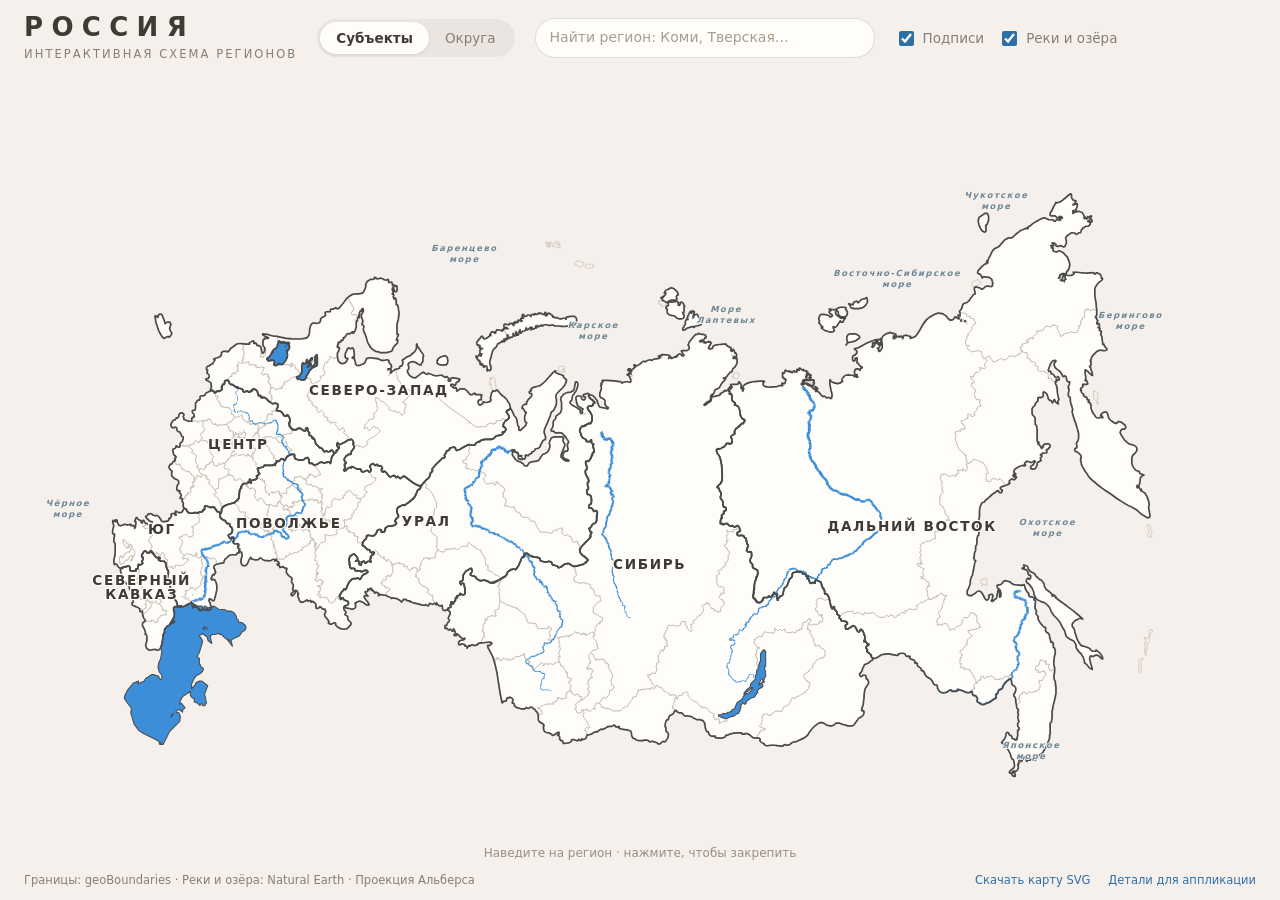
==== index.html @ 58fac169 "Карта России: схема, шаблоны для аппликации и интерактивная страница" ====
<!DOCTYPE html>
<html lang="ru">
<head>
<meta charset="utf-8">
<meta name="viewport" content="width=device-width, initial-scale=1, viewport-fit=cover">
<title>Россия — интерактивная карта регионов</title>
<meta name="description" content="Интерактивная схема России: 8 крупных регионов и 83 субъекта федерации. Реки, озёра, моря. Наведите или нажмите на регион, чтобы узнать название.">
<meta name="theme-color" content="#F5F0EB">
<link rel="icon" href="data:image/svg+xml,<svg xmlns='http://www.w3.org/2000/svg' viewBox='0 0 64 64'><rect width='64' height='64' rx='14' fill='%23F5F0EB'/><path d='M14 26h36M20 26v18M32 18v26M44 26v18M14 44h36' stroke='%233B8ED7' stroke-width='4' fill='none' stroke-linecap='round'/></svg>">
<link rel="stylesheet" href="assets/style.css">
</head>
<body>

<header class="top">
  <div class="brand">
    <h1>РОССИЯ</h1>
    <p>интерактивная схема регионов</p>
  </div>

  <div class="modes" role="group" aria-label="Что показывать при выборе">
    <button type="button" data-mode="subject" class="on" aria-pressed="true">Субъекты</button>
    <button type="button" data-mode="district" aria-pressed="false">Округа</button>
  </div>

  <div class="search">
    <label class="sr" for="q">Поиск региона</label>
    <input id="q" type="search" placeholder="Найти регион: Коми, Тверская…" autocomplete="off" spellcheck="false">
    <span id="hits" class="hits" aria-live="polite"></span>
  </div>

  <div class="layers">
    <label><input type="checkbox" id="t-labels" checked> Подписи</label>
    <label><input type="checkbox" id="t-water" checked> Реки и озёра</label>
  </div>
</header>

<main>
  <div class="stage">
    <svg id="map" role="img" aria-label="Схематическая карта России с регионами, реками и озёрами"></svg>
  </div>

  <div id="tip" class="tip" hidden></div>

  <aside id="card" class="card" hidden>
    <button type="button" id="close" class="card-close" aria-label="Закрыть">×</button>
    <p class="card-kicker" id="card-kicker"></p>
    <h2 class="card-title" id="card-title"></h2>
    <p class="card-sub" id="card-sub"></p>
    <div class="card-body" id="card-body"></div>
  </aside>

  <p class="hint" id="hint">Наведите на регион · нажмите, чтобы закрепить</p>
</main>

<footer class="bottom">
  <span>Границы: geoBoundaries · Реки и озёра: Natural Earth · Проекция Альберса</span>
  <span class="dl">
    <a href="karta_rossii.svg" download>Скачать карту SVG</a>
    <a href="shablony/" >Детали для аппликации</a>
  </span>
</footer>

<script src="assets/data.js"></script>
<script src="assets/app.js"></script>
</body>
</html>
---- assets/style.css ----
:root{
  --bg:#F5F0EB;
  --paper:#FFFDFA;
  --ink:#3F3A34;
  --muted:#8A7E72;
  --line:#BFB6A9;
  --blue:#3B8ED7;
  --blue-soft:#DCE9F7;
  --blue-mid:#BBD6F1;
  --accent:#2F6FA8;
  --shadow:0 10px 30px rgba(63,58,52,.10), 0 2px 6px rgba(63,58,52,.06);
}

*{box-sizing:border-box}

html,body{height:100%}
body{
  margin:0;
  background:var(--bg);
  color:var(--ink);
  font-family:system-ui,-apple-system,"Segoe UI",Roboto,"PT Sans",Arial,sans-serif;
  font-size:15px;
  line-height:1.4;
  display:flex;
  flex-direction:column;
  min-height:100dvh;
  -webkit-font-smoothing:antialiased;
}

.sr{position:absolute;width:1px;height:1px;overflow:hidden;clip:rect(0 0 0 0);white-space:nowrap}

/* ---------- шапка ---------- */
.top{
  display:flex;
  align-items:center;
  gap:20px;
  flex-wrap:wrap;
  padding:14px 24px 10px;
}
.brand h1{
  margin:0;
  font-size:26px;
  letter-spacing:.32em;
  font-weight:700;
  line-height:1;
}
.brand p{
  margin:6px 0 0;
  font-size:11.5px;
  letter-spacing:.18em;
  text-transform:uppercase;
  color:var(--muted);
}

.modes{
  display:flex;
  padding:3px;
  background:rgba(63,58,52,.06);
  border-radius:999px;
}
.modes button{
  border:0;
  background:transparent;
  color:var(--muted);
  font:inherit;
  font-size:13.5px;
  padding:7px 16px;
  border-radius:999px;
  cursor:pointer;
  transition:background .15s,color .15s;
}
.modes button:hover{color:var(--ink)}
.modes button.on{
  background:var(--paper);
  color:var(--ink);
  box-shadow:0 1px 3px rgba(63,58,52,.12);
  font-weight:600;
}

.search{position:relative;flex:1 1 220px;max-width:340px;display:flex;align-items:center}
.search input{
  width:100%;
  padding:9px 14px;
  border:1px solid rgba(63,58,52,.16);
  border-radius:999px;
  background:var(--paper);
  font:inherit;
  font-size:14px;
  color:var(--ink);
  outline:none;
  transition:border-color .15s, box-shadow .15s;
}
.search input::placeholder{color:#A99C8E}
.search input:focus{border-color:var(--accent);box-shadow:0 0 0 3px rgba(47,111,168,.14)}
.hits{
  position:absolute;
  right:12px;
  font-size:12px;
  color:var(--muted);
  pointer-events:none;
}

.layers{display:flex;gap:14px;font-size:13.5px;color:var(--muted)}
.layers label{display:flex;align-items:center;gap:6px;cursor:pointer;user-select:none}
.layers input{accent-color:var(--accent);width:15px;height:15px;cursor:pointer}

/* ---------- карта ---------- */
main{
  position:relative;
  flex:1 1 auto;
  min-height:320px;
  overflow:hidden;
}
.stage{
  position:absolute;
  inset:0;
  display:grid;
  place-items:center;
  padding:4px 18px 30px;
}
#map{
  width:100%;
  height:100%;
  max-height:100%;
  display:block;
  overflow:visible;
}

/* слои карты */
.land{fill:var(--paper)}
.subj{
  fill:transparent;
  stroke:var(--line);
  stroke-width:.9;
  stroke-linejoin:round;
  cursor:pointer;
  transition:fill .12s ease;
}
.subj:hover,.subj.hover,.subj.dhover{fill:var(--blue-soft)}
.subj.sel{fill:var(--blue-mid);stroke:var(--accent);stroke-width:1.6}
.subj.match{fill:rgba(59,142,215,.18)}
.subj.match.sel{fill:var(--blue-mid)}
.subj.dim{opacity:.55}
.subj:focus{outline:none}
.subj:focus-visible{stroke:var(--accent);stroke-width:2.2;fill:var(--blue-soft)}

.water-river{fill:var(--blue);stroke:none;pointer-events:none}
.water-lake{fill:var(--blue);stroke:#4A4A4A;stroke-width:1.6;stroke-linejoin:round;pointer-events:none}
.wlayer.off{display:none}

.region{
  fill:none;
  stroke:#4A4A4A;
  stroke-width:2.6;
  stroke-linejoin:round;
  stroke-linecap:round;
  pointer-events:none;
  transition:stroke .15s;
}
.region.on{stroke:var(--accent);stroke-width:3.4}

.lbl{
  font-weight:700;
  font-size:21px;
  letter-spacing:.12em;
  fill:var(--ink);
  paint-order:stroke;
  stroke:var(--paper);
  stroke-width:4px;
  stroke-linejoin:round;
  text-anchor:middle;
  pointer-events:none;
  user-select:none;
}
.lbl-sea{
  font-style:italic;
  font-size:13px;
  letter-spacing:.18em;
  fill:#6C8798;
  stroke:var(--bg);
  stroke-width:3px;
}
.lbl-layer.off{display:none}

/* ---------- подсказка ---------- */
.tip{
  position:fixed;
  z-index:40;
  pointer-events:none;
  background:rgba(63,58,52,.94);
  color:#FFF;
  padding:7px 11px;
  border-radius:9px;
  font-size:13px;
  line-height:1.25;
  max-width:260px;
  box-shadow:0 6px 18px rgba(0,0,0,.18);
  transform:translate(14px,14px);
}
.tip b{font-weight:600}
.tip span{display:block;font-size:11.5px;opacity:.72;margin-top:2px}

/* ---------- карточка ---------- */
.card{
  position:absolute;
  left:26px;
  bottom:26px;
  width:min(340px,calc(100vw - 52px));
  background:rgba(255,253,250,.95);
  border:1px solid rgba(63,58,52,.10);
  border-radius:16px;
  box-shadow:var(--shadow);
  padding:18px 20px 20px;
  backdrop-filter:blur(10px);
  animation:pop .18s ease-out;
}
@keyframes pop{from{opacity:0;transform:translateY(6px)}to{opacity:1;transform:none}}
.card[hidden]{display:none}
.card-close{
  position:absolute;
  top:10px;
  right:10px;
  width:28px;
  height:28px;
  border:0;
  border-radius:50%;
  background:transparent;
  color:var(--muted);
  font-size:20px;
  line-height:1;
  cursor:pointer;
}
.card-close:hover{background:rgba(63,58,52,.07);color:var(--ink)}
.card-kicker{
  margin:0 0 4px;
  font-size:11px;
  letter-spacing:.16em;
  text-transform:uppercase;
  color:var(--muted);
}
.card-title{margin:0;font-size:22px;line-height:1.15;letter-spacing:.01em;font-weight:700}
.card-sub{margin:6px 0 0;font-size:13.5px;color:var(--muted)}
.card-body{margin-top:12px;font-size:13.5px;color:#5A5148}
.card-body p{margin:0 0 6px}
.card-body .chips{display:flex;flex-wrap:wrap;gap:6px;margin-top:8px}
.chip{
  border:1px solid rgba(63,58,52,.14);
  background:var(--paper);
  color:var(--ink);
  border-radius:999px;
  padding:4px 10px;
  font:inherit;
  font-size:12.5px;
  cursor:pointer;
}
.chip:hover{border-color:var(--accent);color:var(--accent)}

.hint{
  position:absolute;
  left:50%;
  bottom:6px;
  transform:translateX(-50%);
  margin:0;
  font-size:12px;
  color:var(--muted);
  opacity:.85;
  pointer-events:none;
  white-space:nowrap;
}

/* ---------- подвал ---------- */
.bottom{
  display:flex;
  justify-content:space-between;
  gap:16px;
  flex-wrap:wrap;
  padding:4px 24px 12px;
  font-size:11.5px;
  color:var(--muted);
}
.bottom a{color:var(--accent);text-decoration:none;margin-left:14px}
.bottom a:hover{text-decoration:underline}

/* ---------- мобильные ---------- */
@media (max-width:820px){
  .top{padding:12px 16px 8px;gap:10px}
  .brand h1{font-size:21px}
  .brand p{font-size:10px}
  .search{max-width:none;order:4;flex-basis:100%}
  .layers{order:5;flex-basis:100%;justify-content:flex-start;gap:18px;font-size:13px;flex-wrap:wrap}
  .stage{padding:0 8px 30px}
  .card{
    left:10px;right:10px;bottom:10px;width:auto;
    padding:14px 16px 16px;
    max-height:46dvh;
    overflow:auto;
  }
  .card-title{font-size:19px}
  .hint{display:none}
  .bottom{padding:2px 16px 8px;font-size:10.5px}
  .bottom a{margin-left:0;margin-right:12px}
}

/* на вертикальном телефоне карта выше экрана — её можно прокручивать вбок */
@media (max-width:820px) and (orientation:portrait){
  .stage{
    display:block;
    overflow-x:auto;
    overflow-y:hidden;
    padding:0 0 26px;
    -webkit-overflow-scrolling:touch;
  }
  #map{
    height:auto;
    width:max(100%, calc(178vh - 360px));
    max-width:none;
    max-height:none;
    margin:0 auto;
  }
}
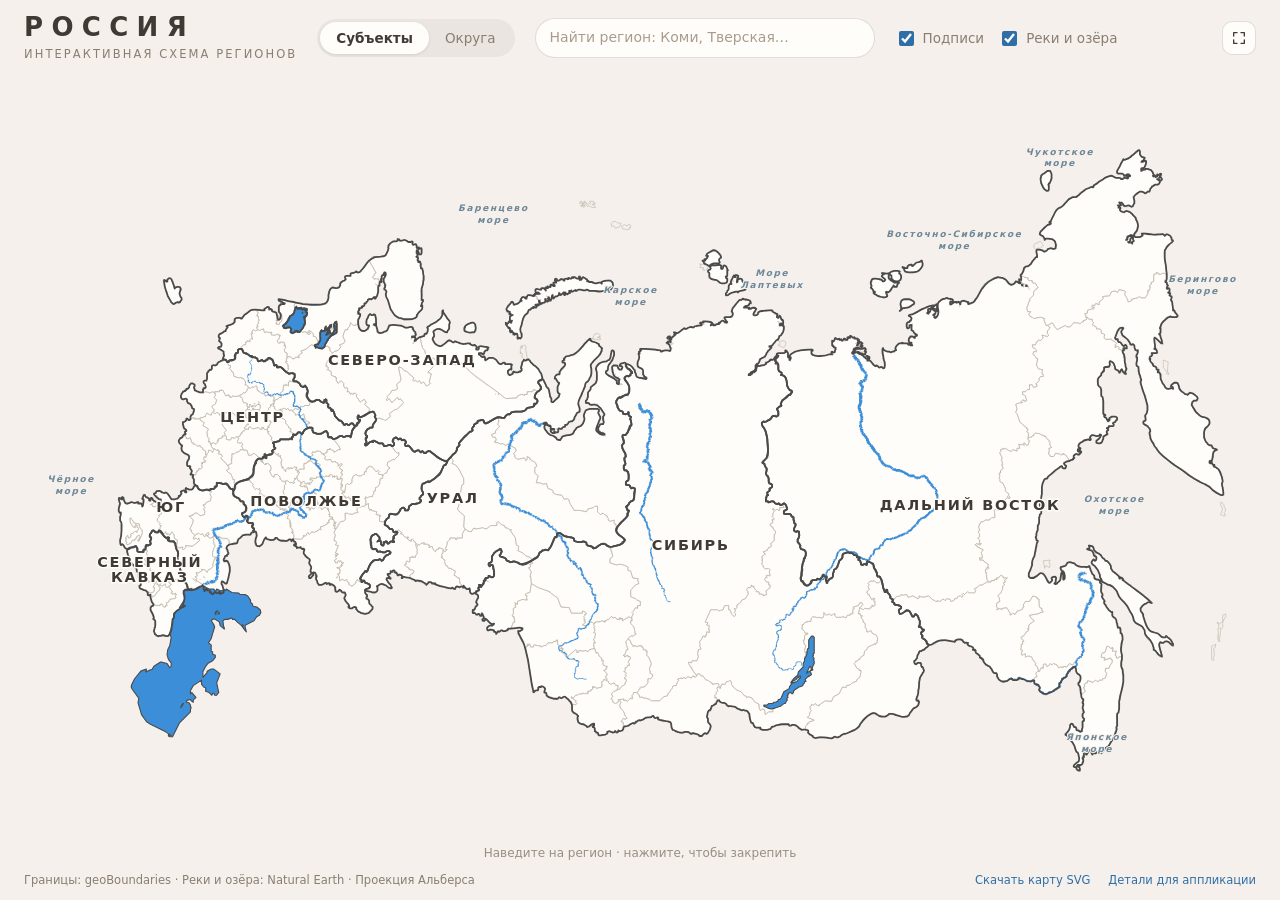
==== commit 26c31b33: "Вёрстка: карта вписывается в окно, карточка не закрывает регион, режим на весь экран" ====
--- a/index.html
+++ b/index.html
@@ -32,6 +32,13 @@
     <label><input type="checkbox" id="t-labels" checked> Подписи</label>
     <label><input type="checkbox" id="t-water" checked> Реки и озёра</label>
   </div>
+
+  <button type="button" id="fs" class="fs" title="Во весь экран" aria-label="Во весь экран">
+    <svg viewBox="0 0 24 24" width="16" height="16" aria-hidden="true">
+      <path d="M4 9V4h5M20 9V4h-5M4 15v5h5M20 15v5h-5" fill="none" stroke="currentColor"
+            stroke-width="2" stroke-linecap="round" stroke-linejoin="round"/>
+    </svg>
+  </button>
 </header>
 
 <main>
--- a/assets/style.css
+++ b/assets/style.css
@@ -104,6 +104,22 @@
 .layers label{display:flex;align-items:center;gap:6px;cursor:pointer;user-select:none}
 .layers input{accent-color:var(--accent);width:15px;height:15px;cursor:pointer}
 
+.fs{
+  margin-left:auto;
+  display:grid;
+  place-items:center;
+  width:34px;
+  height:34px;
+  border:1px solid rgba(63,58,52,.16);
+  border-radius:10px;
+  background:var(--paper);
+  color:var(--ink);
+  cursor:pointer;
+  flex:0 0 auto;
+  transition:border-color .15s,color .15s;
+}
+.fs:hover{border-color:var(--accent);color:var(--accent)}
+
 /* ---------- карта ---------- */
 main{
   position:relative;
@@ -114,14 +130,11 @@
 .stage{
   position:absolute;
   inset:0;
-  display:grid;
-  place-items:center;
-  padding:4px 18px 30px;
+  padding:6px 18px 32px;
 }
 #map{
   width:100%;
   height:100%;
-  max-height:100%;
   display:block;
   overflow:visible;
 }
@@ -212,10 +225,15 @@
   box-shadow:var(--shadow);
   padding:18px 20px 20px;
   backdrop-filter:blur(10px);
+  max-height:calc(100% - 52px);
+  overflow:auto;
   animation:pop .18s ease-out;
 }
 @keyframes pop{from{opacity:0;transform:translateY(6px)}to{opacity:1;transform:none}}
 .card[hidden]{display:none}
+@media (min-width:821px){
+  .card.right{left:auto;right:26px}
+}
 .card-close{
   position:absolute;
   top:10px;
@@ -288,7 +306,7 @@
   .brand p{font-size:10px}
   .search{max-width:none;order:4;flex-basis:100%}
   .layers{order:5;flex-basis:100%;justify-content:flex-start;gap:18px;font-size:13px;flex-wrap:wrap}
-  .stage{padding:0 8px 30px}
+  .stage{padding:2px 8px 26px}
   .card{
     left:10px;right:10px;bottom:10px;width:auto;
     padding:14px 16px 16px;
@@ -311,8 +329,9 @@
     -webkit-overflow-scrolling:touch;
   }
   #map{
+    position:static;
     height:auto;
-    width:max(100%, calc(178vh - 360px));
+    width:max(100%, calc(170vh - 360px));
     max-width:none;
     max-height:none;
     margin:0 auto;
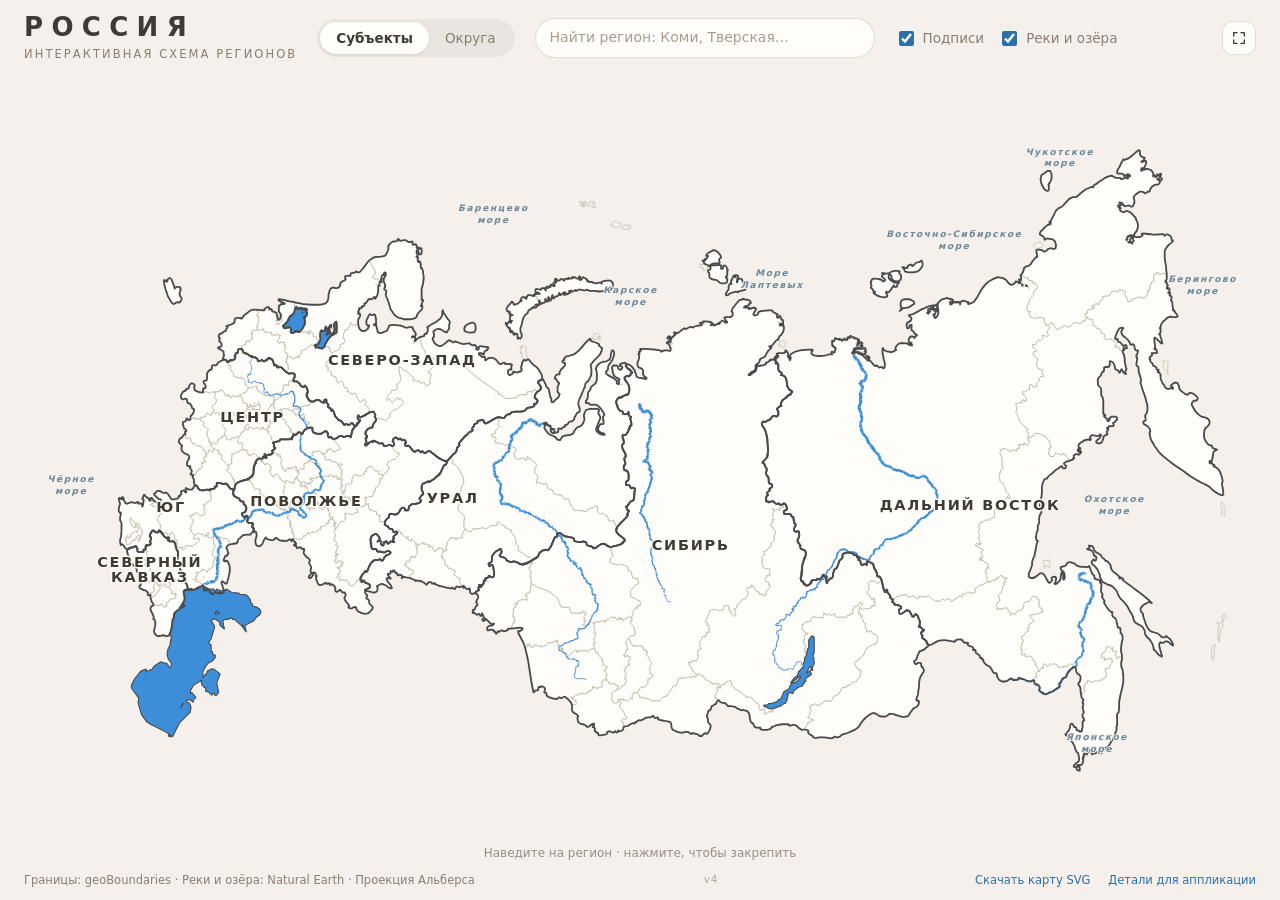
==== commit 9ae67a27: "Кэш-бастинг для CSS/JS + надёжный полноэкранный режим" ====
--- a/index.html
+++ b/index.html
@@ -7,7 +7,7 @@
 <meta name="description" content="Интерактивная схема России: 8 крупных регионов и 83 субъекта федерации. Реки, озёра, моря. Наведите или нажмите на регион, чтобы узнать название.">
 <meta name="theme-color" content="#F5F0EB">
 <link rel="icon" href="data:image/svg+xml,<svg xmlns='http://www.w3.org/2000/svg' viewBox='0 0 64 64'><rect width='64' height='64' rx='14' fill='%23F5F0EB'/><path d='M14 26h36M20 26v18M32 18v26M44 26v18M14 44h36' stroke='%233B8ED7' stroke-width='4' fill='none' stroke-linecap='round'/></svg>">
-<link rel="stylesheet" href="assets/style.css">
+<link rel="stylesheet" href="assets/style.css?v=4">
 </head>
 <body>
 
@@ -61,13 +61,13 @@
 
 <footer class="bottom">
   <span>Границы: geoBoundaries · Реки и озёра: Natural Earth · Проекция Альберса</span>
-  <span class="dl">
+  <span class="ver">v4</span><span class="dl">
     <a href="karta_rossii.svg" download>Скачать карту SVG</a>
     <a href="shablony/" >Детали для аппликации</a>
   </span>
 </footer>
 
-<script src="assets/data.js"></script>
-<script src="assets/app.js"></script>
+<script src="assets/data.js?v=4"></script>
+<script src="assets/app.js?v=4"></script>
 </body>
 </html>
--- a/assets/style.css
+++ b/assets/style.css
@@ -119,6 +119,32 @@
   transition:border-color .15s,color .15s;
 }
 .fs:hover{border-color:var(--accent);color:var(--accent)}
+
+/* запасной «полный экран», если браузер запретил настоящий */
+body.focus .top{
+  position:fixed;
+  top:0;
+  right:0;
+  left:auto;
+  padding:10px;
+  z-index:60;
+  background:transparent;
+}
+body.focus .top > *{display:none}
+body.focus .top > .fs{
+  display:grid;
+  background:rgba(255,253,250,.92);
+  box-shadow:0 4px 14px rgba(63,58,52,.14);
+}
+body.focus .bottom{display:none}
+body.focus .stage{padding:6px 6px 6px}
+
+.ver{
+  font-size:10.5px;
+  color:#B4A897;
+  letter-spacing:.08em;
+  margin-right:14px;
+}
 
 /* ---------- карта ---------- */
 main{
